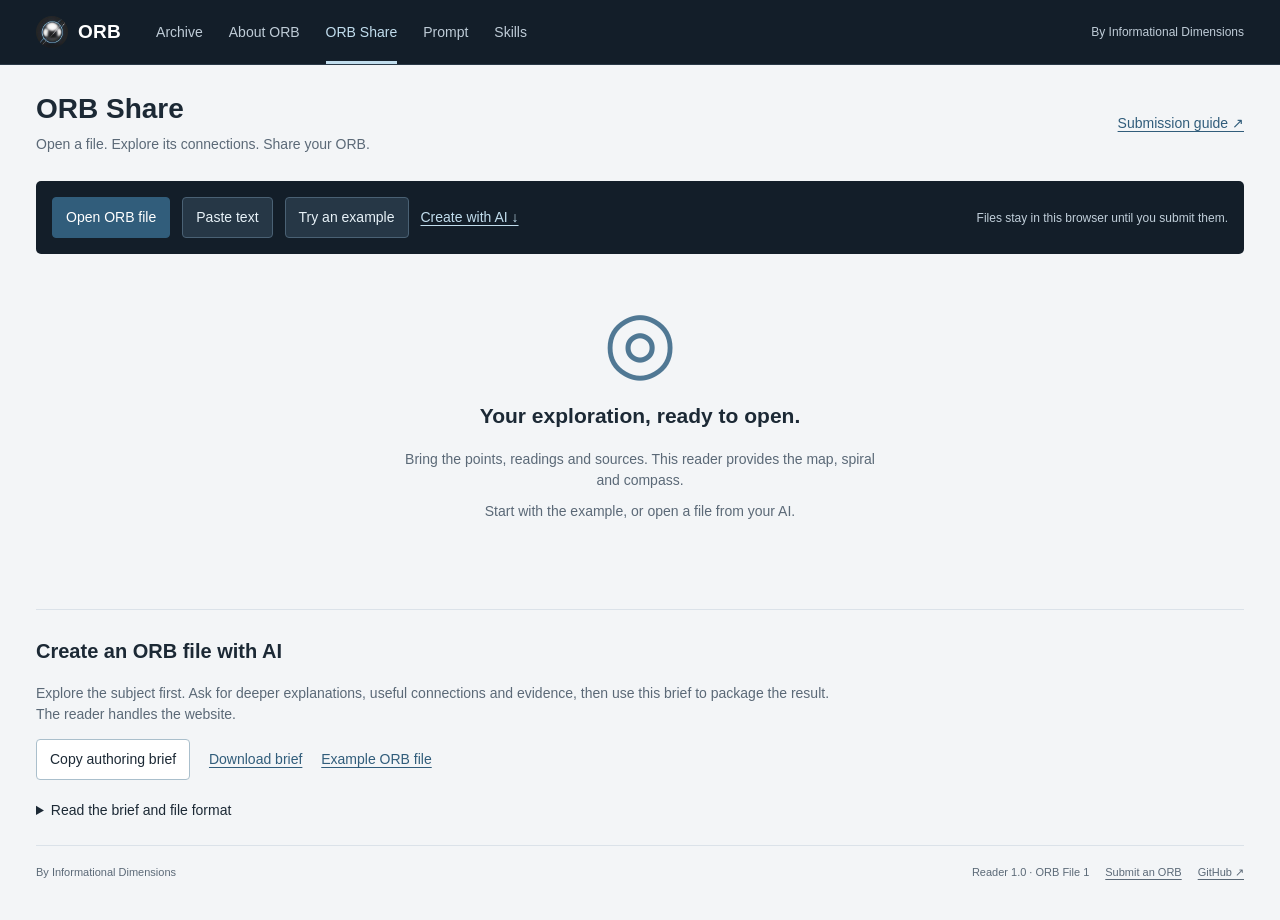
==== tool.html @ 2cbaa0e5 "Add ORB Share file reader and content authoring workflow Let contributors open or paste ORB File 1 a" ====
<!doctype html>
<html lang="en"><head><meta charset="utf-8"><meta name="viewport" content="width=device-width,initial-scale=1"><title>ORB Share · Open an ORB</title><meta name="description" content="Open an ORB text file, explore its authored connections, and prepare it for sharing. A reusable reader by Informational Dimensions."><link rel="stylesheet" href="site-shell.css"><link rel="stylesheet" href="tool.css"></head><body>
<a class="skip" href="#workspace">Skip to ORB Share</a><header class="site-header"><div class="header-inner"><a class="brand" href="https://visualizationcreation.github.io/orb-archive/">ORB</a><nav class="nav" aria-label="Main navigation"><a href="https://visualizationcreation.github.io/orb-archive/">Archive</a><a href="https://visualizationcreation.github.io/orb-archive/about.html">About ORB</a><a href="tool.html" aria-current="page">ORB Share</a><a href="https://visualizationcreation.github.io/orbbasic/">Prompt</a><a href="https://visualizationcreation.github.io/orbplugin/">Skills</a></nav><span class="attribution">By Informational Dimensions</span></div></header>
<main id="workspace" class="workspace"><div class="tool-heading"><div><h1>ORB Share</h1><p>Open a file. Explore its connections. Share your ORB.</p></div><a href="index.html#submit">Submission guide ↗</a></div>
<section class="open-bar" aria-label="Open an ORB"><label class="primary file-label">Open ORB file<input id="file" type="file" accept=".txt,.json,text/plain,application/json"></label><button id="paste-toggle" aria-expanded="false" aria-controls="paste-panel">Paste text</button><button id="example">Try an example</button><a href="#author">Create with AI ↓</a><span class="local-note">Files stay in this browser until you submit them.</span></section>
<section id="paste-panel" hidden><label for="orb-input">Paste your ORB file text</label><textarea id="orb-input" rows="10" spellcheck="false" placeholder="Paste the complete ORB file your AI created…"></textarea><button id="preview" class="primary">Check &amp; open</button><p class="hint">ORB File 1 · .orb.txt or .json · up to 2 MB. Legacy engine files need conversion.</p></section>
<div id="feedback" role="status" aria-live="polite"></div><div id="errors" role="alert" hidden></div>
<section id="welcome"><div class="welcome-orb" aria-hidden="true">◎</div><h2>Your exploration, ready to open.</h2><p>Bring the points, readings and sources. This reader provides the map, spiral and compass.</p><p>Start with the example, or open a file from your AI.</p></section>
<section id="reader" hidden aria-label="ORB reader"><header class="orb-heading"><div><p id="edition" class="eyebrow"></p><h2 id="orb-title"></h2><p id="orb-summary"></p><p id="orb-credit" class="hint"></p></div><div class="actions"><button id="save">Save ORB file</button><button id="submit" class="primary">Prepare submission</button></div></header>
<div class="reader-layout"><aside class="map-panel"><div class="map-title"><strong>Spiral map</strong><button id="motion" aria-pressed="true">Pause motion</button></div><canvas id="globe" width="720" height="620" aria-label="ORB spiral map. Select points using the list below."></canvas><p class="map-note">The spiral follows the reading route. Compass links follow meaning.</p><label for="point-select">Go to a point</label><select id="point-select"></select><details><summary>All points</summary><ol id="point-list"></ol></details><p id="trail" class="map-note"></p></aside>
<article class="reading"><div class="reading-tools"><button id="home">Home</button><button id="history">History back</button><button id="print">Print point</button><button id="continue">Continue with AI</button></div><p id="point-id" class="eyebrow"></p><h3 id="point-title" tabindex="-1"></h3><div id="reading-text" class="prose"></div><section id="floor" hidden></section><div id="sources"></div><p class="eyebrow">Space · broader, deeper, adjacent</p><div id="space-compass" class="compass"></div><p id="thread" class="eyebrow"></p><div id="thread-compass" class="compass thread-compass"></div><div class="route-controls"><button id="previous">← Previous on spiral</button><span id="route-position"></span><button id="next">Next on spiral →</button></div></article></div>
<section id="scripts" hidden><h3>Journey scripts</h3><p class="hint">Text only · unrecorded. These scripts are separate from the original point readings.</p><div id="script-list"></div></section>
<details class="provenance"><summary>Edition &amp; authorship</summary><pre id="provenance"></pre></details></section>
<section id="handoff" hidden><h2>Prepare your submission</h2><p>Save the ORB file, then attach it on GitHub after checking the submission details. Nothing has been sent or uploaded.</p><p id="handoff-name"></p><button id="handoff-save">Save ORB file</button> <a id="submission-link" class="primary" href="index.html#submit">Continue to submission form →</a></section>
<section id="continuation" hidden><h2>Continue in your AI chat</h2><p>Copy this checkpoint into your AI chat. The full ORB file contains the other readings.</p><textarea id="checkpoint" rows="9" readonly></textarea><button data-copy="checkpoint">Copy checkpoint</button></section>
<section id="author" class="author"><h2>Create an ORB file with AI</h2><p>Explore the subject first. Ask for deeper explanations, useful connections and evidence, then use this brief to package the result. The reader handles the website.</p><button id="copy-brief">Copy authoring brief</button> <a href="authoring-brief.txt" download>Download brief</a> <a href="example.orb.txt" download>Example ORB file</a><details><summary>Read the brief and file format</summary><textarea id="brief" readonly rows="16" aria-label="ORB File authoring brief"></textarea><p><a href="FORMAT.md">ORB File 1 specification ↗</a></p><p>The file format, content edition and reader version are tracked separately. This first reader supports authored text, sources, directions and unrecorded scripts. Keep recorded courses and media in their existing HTML/ZIP packages.</p></details></section>
<footer class="footer"><span class="credit">By Informational Dimensions</span><span>Reader 1.0 · ORB File 1</span><a href="index.html#submit">Submit an ORB</a><a href="https://github.com/visualizationcreation/orb-share">GitHub ↗</a></footer></main>
<script src="orb-file.js"></script><script src="tool.js"></script></body></html>
---- site-shell.css ----
/* Shared ORB site frame. Keep identical across archive, prompt and skill sites. */
:root{color-scheme:light;--background:#f3f5f7;--paper:#fff;--ink:#1c2935;--muted:#5b6977;--line:#dbe2e9;--green:#315d7b;--moss:#c1dded;--tool:#131e29;--soft:#eaf1f6;font-family:Inter,"Segoe UI",Arial,sans-serif;font-synthesis:none}
*{box-sizing:border-box}body{margin:0;background:var(--background);color:var(--ink);font-size:14px;line-height:1.5}a{color:var(--green);text-underline-offset:3px}button,input,select,textarea{font:inherit}button{cursor:pointer}[hidden]{display:none!important}a:focus-visible,button:focus-visible,textarea:focus-visible,summary:focus-visible{outline:3px solid #548db4;outline-offset:3px}.skip{position:absolute;left:16px;top:-80px;background:#fff;padding:10px;z-index:10}.skip:focus{top:8px}
.site-header{min-height:0;background:var(--tool);color:#e7eef4;border-bottom:1px solid #2a3947}.header-inner{max-width:1440px;margin:auto;min-height:64px;padding:0 36px;display:flex;align-items:center;gap:35px}.brand{display:flex;gap:10px;align-items:center;text-decoration:none;color:#fff;font-weight:700;font-size:19px;letter-spacing:.015em;flex:none}.brand::before{content:"";width:32px;height:32px;flex:none;border-radius:50%;background:#111c28 url('orb-silver.jpg') center/155% no-repeat}.brand svg{display:none}.nav{font-size:14px;align-self:stretch;display:flex;gap:26px;align-items:stretch;min-width:0}.nav a{display:flex;align-items:center;text-decoration:none;color:#bfccd7;font-weight:500;border-bottom:3px solid transparent;padding-top:3px;white-space:nowrap}.nav a:hover{color:#fff}.nav a[aria-current=page]{color:var(--moss);border-color:var(--moss)}.attribution{font-size:12px;margin-left:auto;color:#bfccd7;white-space:nowrap}.workspace{max-width:1440px;padding:23px 36px 40px;margin:auto}.workspace-heading{position:relative;isolation:isolate;overflow:hidden;min-height:180px;padding:35px 32px;display:flex;flex-direction:column;justify-content:center;align-items:flex-start;gap:9px;margin-bottom:22px;border:1px solid #2b3d4d;border-radius:6px;background:#14202c;color:#f5f8fb}.workspace-heading::before{content:"";position:absolute;inset:0;z-index:-1;background:linear-gradient(105deg,#111b26,transparent 75%),linear-gradient(0deg,#253b4e66,transparent 65%)}.workspace-heading::after{content:"";position:absolute;z-index:-1;right:0;top:-22px;width:600px;height:231px;background:url('orb-clouds.jpg') center/100% 100% no-repeat;mask-image:linear-gradient(90deg,transparent 46%,#000 62%)}.workspace-heading h1{font-size:30px;line-height:1.2;font-weight:550;letter-spacing:-.025em;max-width:65%;margin:0}.workspace-heading p{color:#c8d5df;max-width:60%;font-size:13px;margin:0}.footer{display:flex;gap:16px;flex-wrap:wrap;font-size:11px;color:var(--muted);margin-top:24px;padding-top:18px;border-top:1px solid var(--line);text-align:left}.footer a{color:var(--muted)}.footer .credit{margin-right:auto}
@media(max-width:1050px){.header-inner{padding:0 24px;gap:25px}.workspace{padding:24px}.attribution{display:none}}
@media(max-width:760px){.header-inner{padding:12px 16px 0;gap:6px;flex-wrap:wrap}.brand{font-size:17px}.brand::before{width:27px;height:27px}.nav{flex-basis:100%;gap:20px;overflow-x:auto;min-height:42px;font-size:12px}.nav a{flex:none;padding:8px 0}.workspace{padding:21px 16px 28px}.workspace-heading{min-height:166px;padding:23px 20px;gap:8px}.workspace-heading::after{width:440px;height:170px;top:0;right:-85px;mask-image:linear-gradient(90deg,transparent 48%,#000 65%)}.workspace-heading h1{font-size:25px;max-width:65%}.workspace-heading p{font-size:12px;max-width:57%;margin:0}.footer{gap:12px;font-size:11px}.footer .credit{flex-basis:100%}}
@media(prefers-reduced-motion:reduce){*,*::before,*::after{transition:none!important;animation:none!important;scroll-behavior:auto!important}}
@media print{.site-header,.footer{display:none}.workspace-heading{min-height:0;padding:0;color:#111;background:white;border:0}.workspace-heading::before,.workspace-heading::after{display:none}.workspace-heading p{color:#333}}
---- tool.css ----
.tool-heading{display:flex;justify-content:space-between;align-items:center;gap:20px;margin-bottom:22px}.tool-heading h1{font-size:28px;margin:0;font-weight:600}.tool-heading p{color:var(--muted);margin:4px 0}.open-bar{background:var(--tool);color:#d9e7f0;display:flex;align-items:center;gap:12px;padding:16px;border-radius:5px;flex-wrap:wrap}.open-bar a{color:#c1dded}.open-bar button{background:#263746;color:#e8f2f8;border-color:#4a6174}.local-note{margin-left:auto;font-size:12px;color:#c1cfda}button,.primary{display:inline-block;border:1px solid #aabfcc;border-radius:4px;background:white;padding:9px 13px;text-decoration:none;color:var(--ink);transition:background .15s,box-shadow .15s}button:hover{background:var(--soft)}.primary{background:#315d7b;color:white;border-color:#315d7b;cursor:pointer}.primary:hover{background:#24465e}.file-label{position:relative;overflow:hidden}.file-label input{position:absolute;width:1px;height:1px;opacity:0}.file-label:focus-within{outline:3px solid #c1dded;outline-offset:3px}button:disabled{cursor:default;opacity:.5}.hint{color:var(--muted);font-size:12px}textarea{display:block;width:100%;padding:14px;border:1px solid #aabfcc;border-radius:4px;background:#fff;color:var(--ink);margin:8px 0 14px;resize:vertical;line-height:1.55}#paste-panel,#handoff,#continuation{padding:22px;background:var(--paper);border-bottom:1px solid var(--line)}#feedback:not(:empty){padding:12px 0;color:#315d7b}#errors{border-left:3px solid #a63737;background:#fff0ed;padding:12px 18px;margin-top:12px;overflow-wrap:anywhere}#welcome{text-align:center;padding:44px 20px 52px;color:var(--muted)}#welcome h2{color:var(--ink);font-size:21px;font-weight:550}.welcome-orb{font-size:85px;line-height:1;color:#507894}#welcome p{max-width:490px;margin:10px auto}.orb-heading{display:flex;justify-content:space-between;gap:25px;align-items:center;padding:22px 0}.orb-heading h2{font-size:25px;font-weight:550;margin:3px 0}.orb-heading p{max-width:780px;margin:5px 0}.actions{display:flex;gap:8px;flex-wrap:wrap;flex-shrink:0}.eyebrow{font-size:11px;letter-spacing:.07em;text-transform:uppercase;color:var(--muted);margin:20px 0 8px}.reader-layout{display:grid;grid-template-columns:minmax(290px,.85fr) minmax(0,1.45fr);background:#fff;border:1px solid var(--line);border-radius:5px;overflow:hidden}.map-panel{background:#131e29;color:#d9e7f0;padding:20px;min-width:0}.map-title{display:flex;justify-content:space-between;align-items:center}.map-title button{font-size:11px;color:#c8dce9;background:transparent;border-color:#577184;padding:6px 9px}#globe{width:100%;height:auto;display:block;cursor:pointer;touch-action:pan-y}.map-note{font-size:12px;color:#a9bfce}.map-panel label{font-size:12px;display:block;margin:18px 0 6px}.map-panel select{width:100%;padding:10px;background:#223341;color:#e6f0f6;border:1px solid #658094;border-radius:4px}.map-panel details{margin-top:15px}.map-panel summary{cursor:pointer}.map-panel ol{padding-left:22px;max-height:300px;overflow:auto}.map-panel li button{background:transparent;color:#c1dded;border:0;text-align:left;padding:5px;font-size:13px}.map-panel li button[aria-current=true]{color:white;text-decoration:underline}.reading{padding:25px 30px;min-width:0}.reading-tools{display:flex;gap:8px;flex-wrap:wrap}.reading-tools button{font-size:11px;padding:6px 8px}.reading h3{font-size:28px;line-height:1.25;letter-spacing:-.025em;margin:10px 0 19px;font-weight:550}.prose{font-family:Georgia,serif;font-size:17px;line-height:1.85;overflow-wrap:anywhere}.prose p{white-space:pre-wrap;margin:0 0 17px}.compass{display:grid;grid-template-columns:1fr 1fr;gap:8px}.compass button{text-align:left;font-size:12px;display:flex;flex-direction:column;gap:4px;min-height:65px}.compass strong{font-size:10px;letter-spacing:.06em}.compass button:disabled{opacity:1;color:#667582;background:#f3f5f7;border:1px dashed #c9d3dd}.compass button span{overflow-wrap:anywhere}.route-controls{display:flex;align-items:center;justify-content:space-between;gap:8px;border-top:1px solid var(--line);margin-top:24px;padding-top:15px;font-size:11px}.route-controls button{font-size:11px}.reading a{overflow-wrap:anywhere}#sources{font-size:12px;margin:20px 0}#sources h4{font-weight:600;margin:8px 0}#sources ul{padding-left:18px}#floor{background:var(--soft);padding:14px;margin:20px 0}#floor h4{margin:0 0 8px}#floor p{margin:7px 0}.provenance{padding:18px 0}.provenance pre{white-space:pre-wrap;overflow-wrap:anywhere;font-size:12px}.author{padding-top:26px;border-top:1px solid var(--line);margin-top:25px}.author h2{font-size:20px;margin-top:0}.author>p{max-width:800px;color:var(--muted)}.author>a{margin-left:15px}.author details{margin-top:20px}summary{cursor:pointer}.author textarea{font-family:ui-monospace,monospace;font-size:12px}#scripts{padding:20px 0}#script-list details{border-top:1px solid var(--line);padding:15px 0}#script-list .prose{max-width:750px}#script-list summary{font-weight:600}#script-list .prose p{margin-top:20px}#handoff-name{font-weight:600}input:focus-visible,select:focus-visible{outline:3px solid #548db4;outline-offset:3px}
@media(max-width:1000px){.local-note{margin-left:0;flex-basis:100%}.orb-heading{align-items:flex-start;flex-direction:column}.reader-layout{grid-template-columns:minmax(260px,.8fr) minmax(0,1.2fr)}.reading{padding:20px}.actions{flex-shrink:1}}
@media(max-width:760px){.tool-heading{align-items:flex-start}.tool-heading h1{font-size:25px}.tool-heading>a{font-size:12px}.tool-heading p{font-size:12px}.reader-layout{display:block}.map-panel{padding:16px}#globe{max-width:390px;margin:auto;max-height:320px;object-fit:contain}.reading{padding:20px 16px}.reading h3{font-size:25px}.prose{font-size:16px}.open-bar{gap:8px;padding:13px}.open-bar button,.open-bar .primary{font-size:12px}.open-bar>a{font-size:12px}.author>a{display:inline-block;margin:10px 14px 0 0}.route-controls{flex-wrap:wrap}.map-panel details{max-width:100%}.actions{width:100%}.orb-heading h2{font-size:23px}}
@media print{body{background:white}body *{visibility:hidden}.reading,.reading *{visibility:visible}.reading{position:absolute;left:0;top:0;width:100%;padding:20px}.reading-tools,.reading-tools *,.compass,.compass *,.route-controls,.route-controls *,#thread,.reading>.eyebrow:not(#point-id){display:none}.prose{font-size:12pt}#sources a::after{content:' (' attr(href) ')'}}
.open-bar button:hover{background:#344e61;color:#fff}
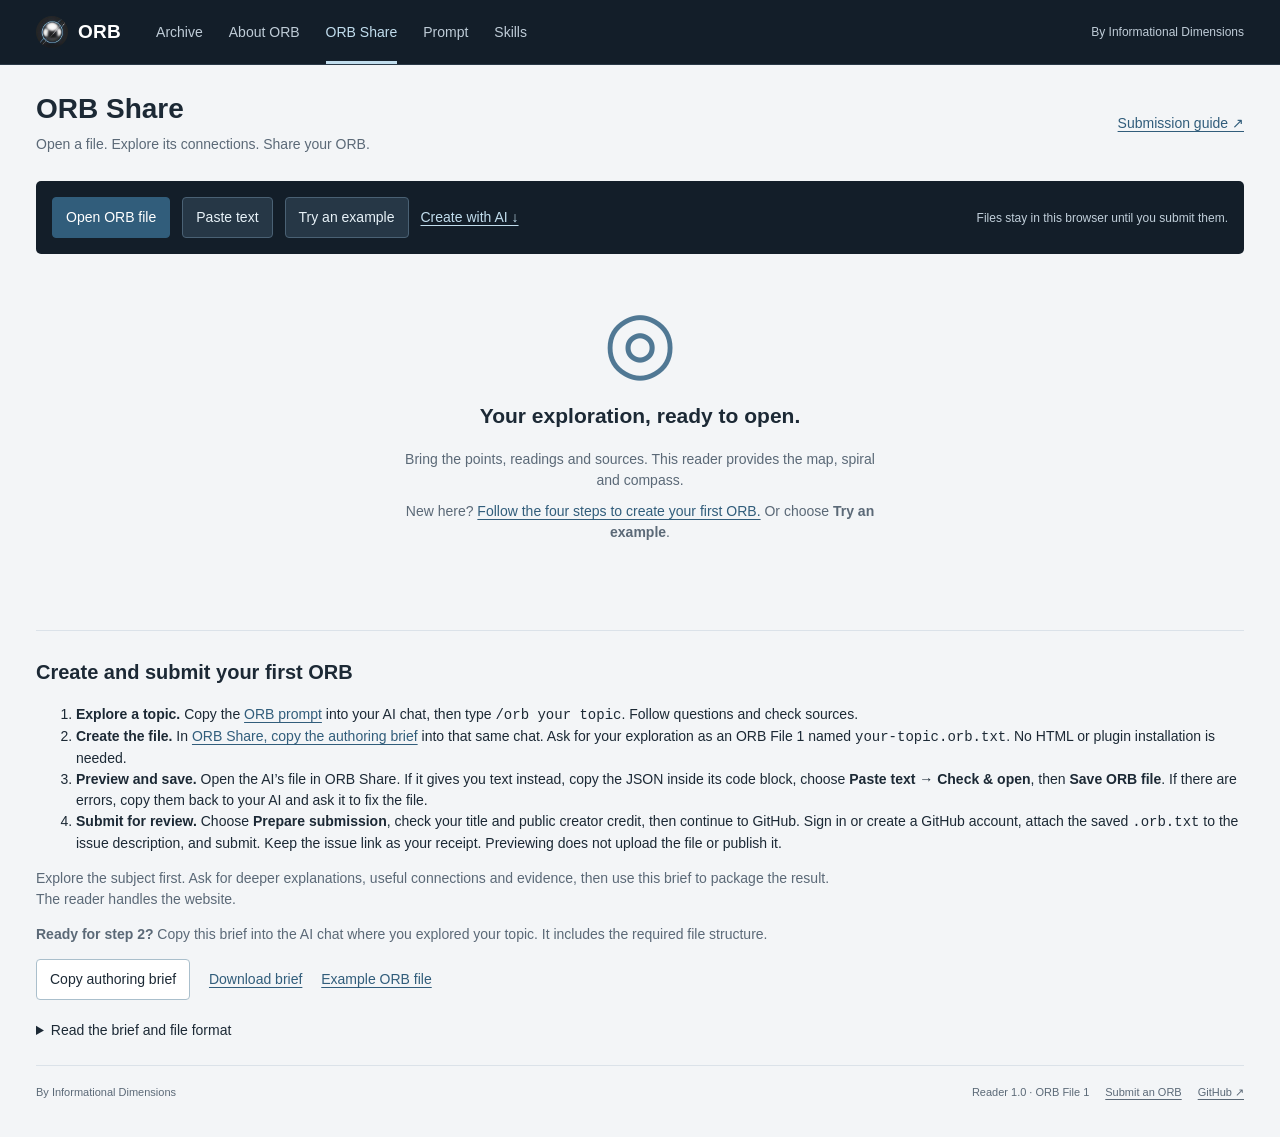
==== commit ec995a63: "Make ORB text creation and submission clear for newcomers Align the public create, preview, save and" ====
--- a/tool.html
+++ b/tool.html
@@ -5,7 +5,7 @@
 <section class="open-bar" aria-label="Open an ORB"><label class="primary file-label">Open ORB file<input id="file" type="file" accept=".txt,.json,text/plain,application/json"></label><button id="paste-toggle" aria-expanded="false" aria-controls="paste-panel">Paste text</button><button id="example">Try an example</button><a href="#author">Create with AI ↓</a><span class="local-note">Files stay in this browser until you submit them.</span></section>
 <section id="paste-panel" hidden><label for="orb-input">Paste your ORB file text</label><textarea id="orb-input" rows="10" spellcheck="false" placeholder="Paste the complete ORB file your AI created…"></textarea><button id="preview" class="primary">Check &amp; open</button><p class="hint">ORB File 1 · .orb.txt or .json · up to 2 MB. Legacy engine files need conversion.</p></section>
 <div id="feedback" role="status" aria-live="polite"></div><div id="errors" role="alert" hidden></div>
-<section id="welcome"><div class="welcome-orb" aria-hidden="true">◎</div><h2>Your exploration, ready to open.</h2><p>Bring the points, readings and sources. This reader provides the map, spiral and compass.</p><p>Start with the example, or open a file from your AI.</p></section>
+<section id="welcome"><div class="welcome-orb" aria-hidden="true">◎</div><h2>Your exploration, ready to open.</h2><p>Bring the points, readings and sources. This reader provides the map, spiral and compass.</p><p>New here? <a href="#author">Follow the four steps to create your first ORB.</a> Or choose <strong>Try an example</strong>.</p></section>
 <section id="reader" hidden aria-label="ORB reader"><header class="orb-heading"><div><p id="edition" class="eyebrow"></p><h2 id="orb-title"></h2><p id="orb-summary"></p><p id="orb-credit" class="hint"></p></div><div class="actions"><button id="save">Save ORB file</button><button id="submit" class="primary">Prepare submission</button></div></header>
 <div class="reader-layout"><aside class="map-panel"><div class="map-title"><strong>Spiral map</strong><button id="motion" aria-pressed="true">Pause motion</button></div><canvas id="globe" width="720" height="620" aria-label="ORB spiral map. Select points using the list below."></canvas><p class="map-note">The spiral follows the reading route. Compass links follow meaning.</p><label for="point-select">Go to a point</label><select id="point-select"></select><details><summary>All points</summary><ol id="point-list"></ol></details><p id="trail" class="map-note"></p></aside>
 <article class="reading"><div class="reading-tools"><button id="home">Home</button><button id="history">History back</button><button id="print">Print point</button><button id="continue">Continue with AI</button></div><p id="point-id" class="eyebrow"></p><h3 id="point-title" tabindex="-1"></h3><div id="reading-text" class="prose"></div><section id="floor" hidden></section><div id="sources"></div><p class="eyebrow">Space · broader, deeper, adjacent</p><div id="space-compass" class="compass"></div><p id="thread" class="eyebrow"></p><div id="thread-compass" class="compass thread-compass"></div><div class="route-controls"><button id="previous">← Previous on spiral</button><span id="route-position"></span><button id="next">Next on spiral →</button></div></article></div>
@@ -13,6 +13,6 @@
 <details class="provenance"><summary>Edition &amp; authorship</summary><pre id="provenance"></pre></details></section>
 <section id="handoff" hidden><h2>Prepare your submission</h2><p>Save the ORB file, then attach it on GitHub after checking the submission details. Nothing has been sent or uploaded.</p><p id="handoff-name"></p><button id="handoff-save">Save ORB file</button> <a id="submission-link" class="primary" href="index.html#submit">Continue to submission form →</a></section>
 <section id="continuation" hidden><h2>Continue in your AI chat</h2><p>Copy this checkpoint into your AI chat. The full ORB file contains the other readings.</p><textarea id="checkpoint" rows="9" readonly></textarea><button data-copy="checkpoint">Copy checkpoint</button></section>
-<section id="author" class="author"><h2>Create an ORB file with AI</h2><p>Explore the subject first. Ask for deeper explanations, useful connections and evidence, then use this brief to package the result. The reader handles the website.</p><button id="copy-brief">Copy authoring brief</button> <a href="authoring-brief.txt" download>Download brief</a> <a href="example.orb.txt" download>Example ORB file</a><details><summary>Read the brief and file format</summary><textarea id="brief" readonly rows="16" aria-label="ORB File authoring brief"></textarea><p><a href="FORMAT.md">ORB File 1 specification ↗</a></p><p>The file format, content edition and reader version are tracked separately. This first reader supports authored text, sources, directions and unrecorded scripts. Keep recorded courses and media in their existing HTML/ZIP packages.</p></details></section>
+<section id="author" class="author"><h2>Create and submit your first ORB</h2><ol><li><strong>Explore a topic.</strong> Copy the <a href="https://visualizationcreation.github.io/orbbasic/">ORB prompt</a> into your AI chat, then type <code>/orb your topic</code>. Follow questions and check sources.</li><li><strong>Create the file.</strong> In <a href="https://visualizationcreation.github.io/orb-share/tool.html#author">ORB Share, copy the authoring brief</a> into that same chat. Ask for your exploration as an ORB File 1 named <code>your-topic.orb.txt</code>. No HTML or plugin installation is needed.</li><li><strong>Preview and save.</strong> Open the AI’s file in ORB Share. If it gives you text instead, copy the JSON inside its code block, choose <strong>Paste text → Check &amp; open</strong>, then <strong>Save ORB file</strong>. If there are errors, copy them back to your AI and ask it to fix the file.</li><li><strong>Submit for review.</strong> Choose <strong>Prepare submission</strong>, check your title and public creator credit, then continue to GitHub. Sign in or create a GitHub account, attach the saved <code>.orb.txt</code> to the issue description, and submit. Keep the issue link as your receipt. Previewing does not upload the file or publish it.</li></ol><p>Explore the subject first. Ask for deeper explanations, useful connections and evidence, then use this brief to package the result. The reader handles the website.</p><p><strong>Ready for step 2?</strong> Copy this brief into the AI chat where you explored your topic. It includes the required file structure.</p><button id="copy-brief">Copy authoring brief</button> <a href="authoring-brief.txt" download>Download brief</a> <a href="example.orb.txt" download>Example ORB file</a><details><summary>Read the brief and file format</summary><textarea id="brief" readonly rows="16" aria-label="ORB File authoring brief"></textarea><p><a href="FORMAT.md">ORB File 1 specification ↗</a></p><p>The file format, content edition and reader version are tracked separately. This first reader supports authored text, sources, directions and unrecorded scripts. Keep recorded courses and media in their existing HTML/ZIP packages.</p></details></section>
 <footer class="footer"><span class="credit">By Informational Dimensions</span><span>Reader 1.0 · ORB File 1</span><a href="index.html#submit">Submit an ORB</a><a href="https://github.com/visualizationcreation/orb-share">GitHub ↗</a></footer></main>
 <script src="orb-file.js"></script><script src="tool.js"></script></body></html>
